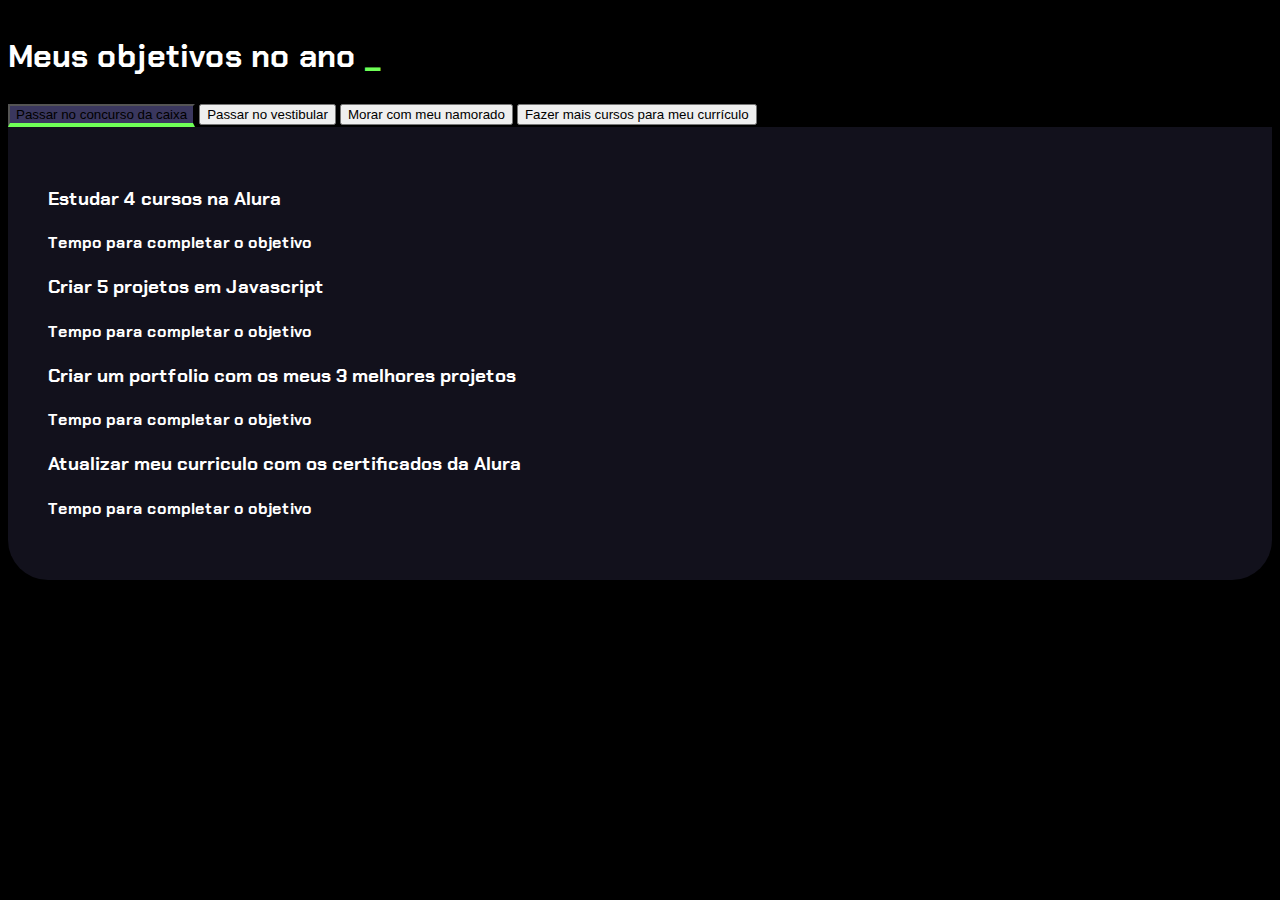
==== index.html @ ccee6db9 "Update and rename inde.html to index.html" ====
<!DOCTYPE html>
<html lang="pt-br">
<head>
    <meta charset="UTF-8">
    <meta http-equiv="X-UA-Compatible" content="IE=edge">
    <meta name="viewport" content="width=device-width, initial-scale=1.0">
    <link rel="stylesheet" href="style.css">
    <title>Document</title>
</head>

<body>
    <section class="conteudo-principal"></section>
    <h2 class="titulo principal">Meus objetivos no ano <span>_</span></h2>
    <div class="botoes">
        <button class="botao ativo">Passar no concurso da caixa</button>
        <button class="botao">Passar no vestibular</button>
        <button class="botao">Morar com meu namorado</button>
        <button class="botao">Fazer mais cursos para meu currículo</button>
    </div>
</body>

<section>
<div class="abas-textos">
    <div class="aba-conteudo">
        <h3 class="aba-conteudo-titulo-principal">Estudar 4 cursos na Alura</h3>
        <h4 class="aba-conteudo-titulo-secundario">Tempo para completar o objetivo</h4>
    </div>
    <div class="aba-conteudo">
        <h3 class="aba-conteudo-titulo-principal">Criar 5 projetos em Javascript</h3>
        <h4 class="aba-conteudo-titulo-secundario">Tempo para completar o objetivo</h4>
    </div>
    <div class="aba-conteudo">
        <h3 class="aba-conteudo-titulo-principal">Criar um portfolio com os meus 3 melhores projetos</h3>
        <h4 class="aba-conteudo-titulo-secundario">Tempo para completar o objetivo</h4>
    </div>
    <div class="aba-conteudo">
        <h3 class="aba-conteudo-titulo-principal">Atualizar meu curriculo com os certificados da Alura</h3>
        <h4 class="aba-conteudo-titulo-secundario">Tempo para completar o objetivo</h4>
    </div>
</div>
</section>

<script src="main.js"></script>
</html>
---- style.css ----
@import url('https://fonts.googleapis.com/css2?family=Chakra+Petch:ital,wght@0,300;0,400;0,500;0,600;0,700;1,300;1,400;1,500;1,600;1,700&display=swap');

:root {
    --cor-de-fundo: #000000;
    --verde: #6FFF57;
    --branco: #FFFFFF;
    --botao-ativo: #3A375E;
    --botao-inativo: rgba(58, 55, 94, 0.5);
    --texto-fundo: rgba(58, 55, 94, 0.3)
}

body {
    background-color: var(--cor-de-fundo);
    color: var(--branco);
    font-family: 'Chakra Petch', sans-serif;
}
.conteudo-principal{
    display: flex;
    flex-direction: column;
    justify-content: center;
    align-items: center;
    max-width: 1200px;
    width: 100%;
    margin: 0 auto;
}

.titulo.principal{
    text-align: left;
    width: 100%;
    font-size: 32px;
}

.titulo.principal span{
    color: var(--verde);
}

.ativo {
    background-color: var(--botao-ativo);
    border-bottom: 4px solid var(--verde);

}

.abas-textos{
    background-color: var(--texto-fundo);
    padding: 40px;
    border-radius: 0 0 40px 40px;
}

.botao.ativo{
    background-color: var(--botao-ativo);
    border-bottom: 4px solid var(--verde);
}
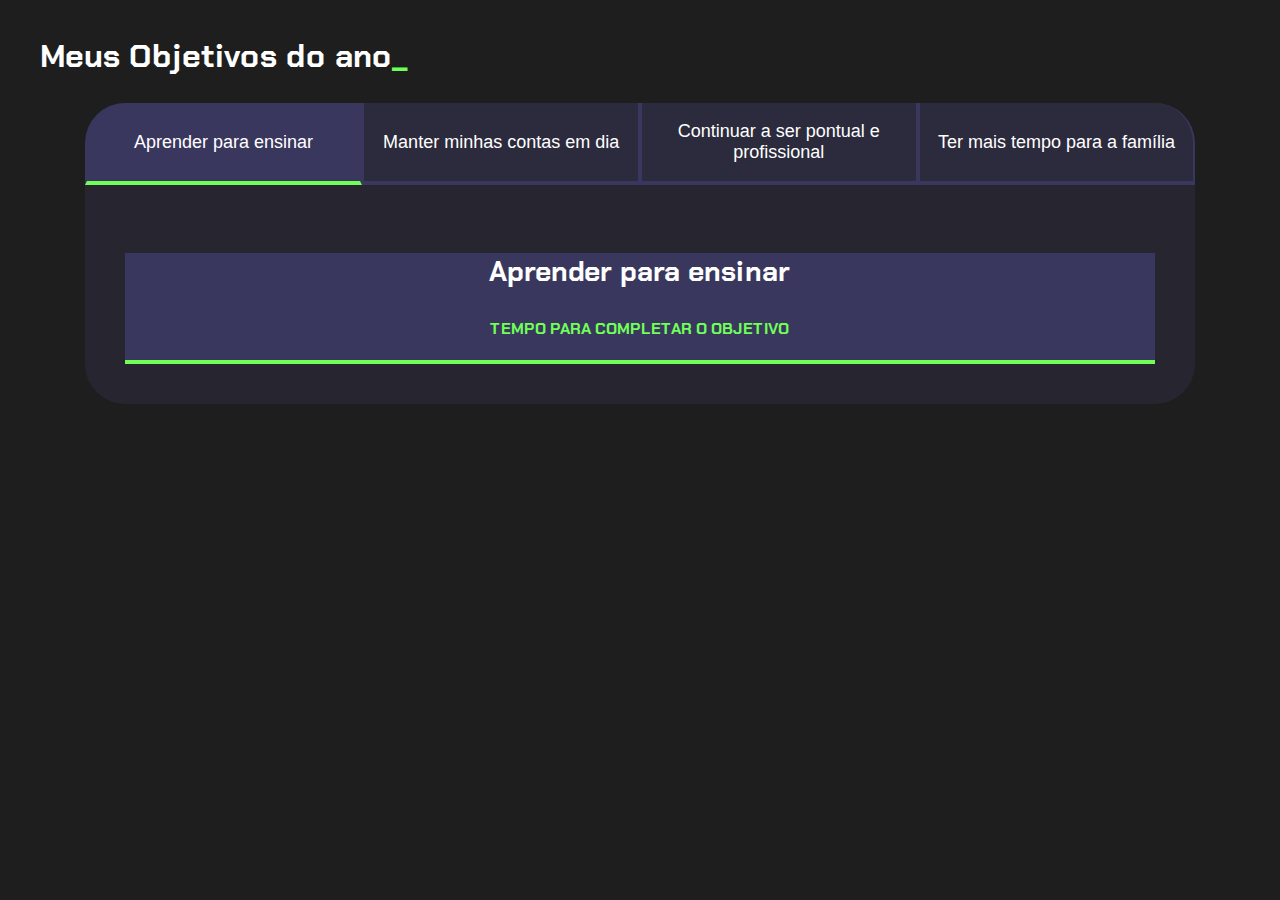
==== commit 4afe42fd: "Add files via upload" ====
--- a/index.html
+++ b/index.html
@@ -1,44 +1,45 @@
 <!DOCTYPE html>
 <html lang="pt-br">
+
 <head>
     <meta charset="UTF-8">
-    <meta http-equiv="X-UA-Compatible" content="IE=edge">
     <meta name="viewport" content="width=device-width, initial-scale=1.0">
     <link rel="stylesheet" href="style.css">
-    <title>Document</title>
+    <title>Projeto de Vida</title>
 </head>
 
 <body>
-    <section class="conteudo-principal"></section>
-    <h2 class="titulo principal">Meus objetivos no ano <span>_</span></h2>
-    <div class="botoes">
-        <button class="botao ativo">Passar no concurso da caixa</button>
-        <button class="botao">Passar no vestibular</button>
-        <button class="botao">Morar com meu namorado</button>
-        <button class="botao">Fazer mais cursos para meu currículo</button>
-    </div>
+    <section class="conteudo-principal">
+        <h2 class="titulo-principal">Meus Objetivos do ano<span>_</span></h2>
+        <div class="conteudo">
+            <div class="botoes">
+                <button class="botao ativo">Aprender para ensinar</button>
+                <button class="botao">Manter minhas contas em dia</button>
+                <button class="botao">Continuar a ser pontual e profissional </button>
+                <button class="botao">Ter mais tempo para a família</button>
+            </div>
+            <div class="abas-textos">
+                <div class="aba-conteudo ativo">
+                    <h3 class="aba-conteudo-titulo-principal">Aprender para ensinar</h3>
+                    <h4 class="aba-conteudo-titulo-secundario">Tempo para completar o objetivo</h4>
+                </div>
+                <div class="aba-conteudo">
+                    <h3 class="aba-conteudo-titulo-principal">Manter minhas contas em dia</h3>
+                    <h4 class="aba-conteudo-titulo-secundario">Tempo para completar o objetivo</h4>
+                </div>
+                <div class="aba-conteudo">
+                    <h3 class="aba-conteudo-titulo-principal">Continuar a ser pontual e profissional</h3>
+                    <h4 class="aba-conteudo-titulo-secundario">Tempo para completar o objetivo</h4>
+                </div>
+                <div class="aba-conteudo">
+                    <h3 class="aba-conteudo-titulo-principal">Ter mais tempo para a família</h3>
+                    <h4 class="aba-conteudo-titulo-secundario">Tempo para completar o objetivo</h4>
+                </div>
+
+            </div>
+        </div>
+    </section>
+    <script src="main.js"></script>
 </body>
 
-<section>
-<div class="abas-textos">
-    <div class="aba-conteudo">
-        <h3 class="aba-conteudo-titulo-principal">Estudar 4 cursos na Alura</h3>
-        <h4 class="aba-conteudo-titulo-secundario">Tempo para completar o objetivo</h4>
-    </div>
-    <div class="aba-conteudo">
-        <h3 class="aba-conteudo-titulo-principal">Criar 5 projetos em Javascript</h3>
-        <h4 class="aba-conteudo-titulo-secundario">Tempo para completar o objetivo</h4>
-    </div>
-    <div class="aba-conteudo">
-        <h3 class="aba-conteudo-titulo-principal">Criar um portfolio com os meus 3 melhores projetos</h3>
-        <h4 class="aba-conteudo-titulo-secundario">Tempo para completar o objetivo</h4>
-    </div>
-    <div class="aba-conteudo">
-        <h3 class="aba-conteudo-titulo-principal">Atualizar meu curriculo com os certificados da Alura</h3>
-        <h4 class="aba-conteudo-titulo-secundario">Tempo para completar o objetivo</h4>
-    </div>
-</div>
-</section>
-
-<script src="main.js"></script>
-</html>
+</html>--- a/style.css
+++ b/style.css
@@ -1,12 +1,12 @@
-@import url('https://fonts.googleapis.com/css2?family=Chakra+Petch:ital,wght@0,300;0,400;0,500;0,600;0,700;1,300;1,400;1,500;1,600;1,700&display=swap');
+@import url('https://fonts.googleapis.com/css2?family=Chakra+Petch:wght@400;700&display=swap');
 
 :root {
-    --cor-de-fundo: #000000;
+    --cor-de-fundo: #1E1E1E;
     --verde: #6FFF57;
     --branco: #FFFFFF;
     --botao-ativo: #3A375E;
     --botao-inativo: rgba(58, 55, 94, 0.5);
-    --texto-fundo: rgba(58, 55, 94, 0.3)
+    --texto-fundo: rgba(58, 55, 94, 0.3);
 }
 
 body {
@@ -14,7 +14,9 @@
     color: var(--branco);
     font-family: 'Chakra Petch', sans-serif;
 }
-.conteudo-principal{
+
+
+.conteudo-principal {
     display: flex;
     flex-direction: column;
     justify-content: center;
@@ -24,20 +26,44 @@
     margin: 0 auto;
 }
 
-.titulo.principal{
+.titulo-principal {
     text-align: left;
     width: 100%;
     font-size: 32px;
 }
 
-.titulo.principal span{
+.titulo-principal span {
     color: var(--verde);
 }
 
+.botao {
+    font-family: "Crakra Petch", sans-serif;
+    background-color: var(--botao-inativo);
+    color: var(--branco);
+    display: flex;
+    justify-content: center;
+    padding: 1em;
+    font-size: 18px;
+    align-items: center;
+    width: 100%;
+    border-bottom: 4px solid var(--botao-ativo);
+    border-left: 2px solid var(--botao-ativo);
+    border-right: 2px solid var(--botao-ativo);
+    border-top: none;
+}
+
+.botao:first-child {
+    border-radius: 40px 40px 0 0;
+}
+
+.botoes {
+    display: block;
+}
+
 .ativo {
+
     background-color: var(--botao-ativo);
     border-bottom: 4px solid var(--verde);
-
 }
 
 .abas-textos{
@@ -45,8 +71,34 @@
     padding: 40px;
     border-radius: 0 0 40px 40px;
 }
+.aba-conteudo.ativo{
+    display:block;
+}
 
-.botao.ativo{
-    background-color: var(--botao-ativo);
-    border-bottom: 4px solid var(--verde);
+.aba-conteudo{
+    display: none;
 }
+
+.aba-conteudo-titulo-principal{
+    font-size: 28px;
+    text-align: center;
+}
+.aba-conteudo-titulo-secundario{
+    text-align: center;
+    color: var(--verde);
+    text-transform: uppercase;
+}
+
+@media screen and (min-width: 768px) {
+    .botoes {
+        display: flex;
+    }
+
+    .botao:first-child {
+        border-radius: 40px 0 0 0;
+    }
+
+    .botao:last-child {
+        border-radius: 0 40px 0 0;
+    }
+}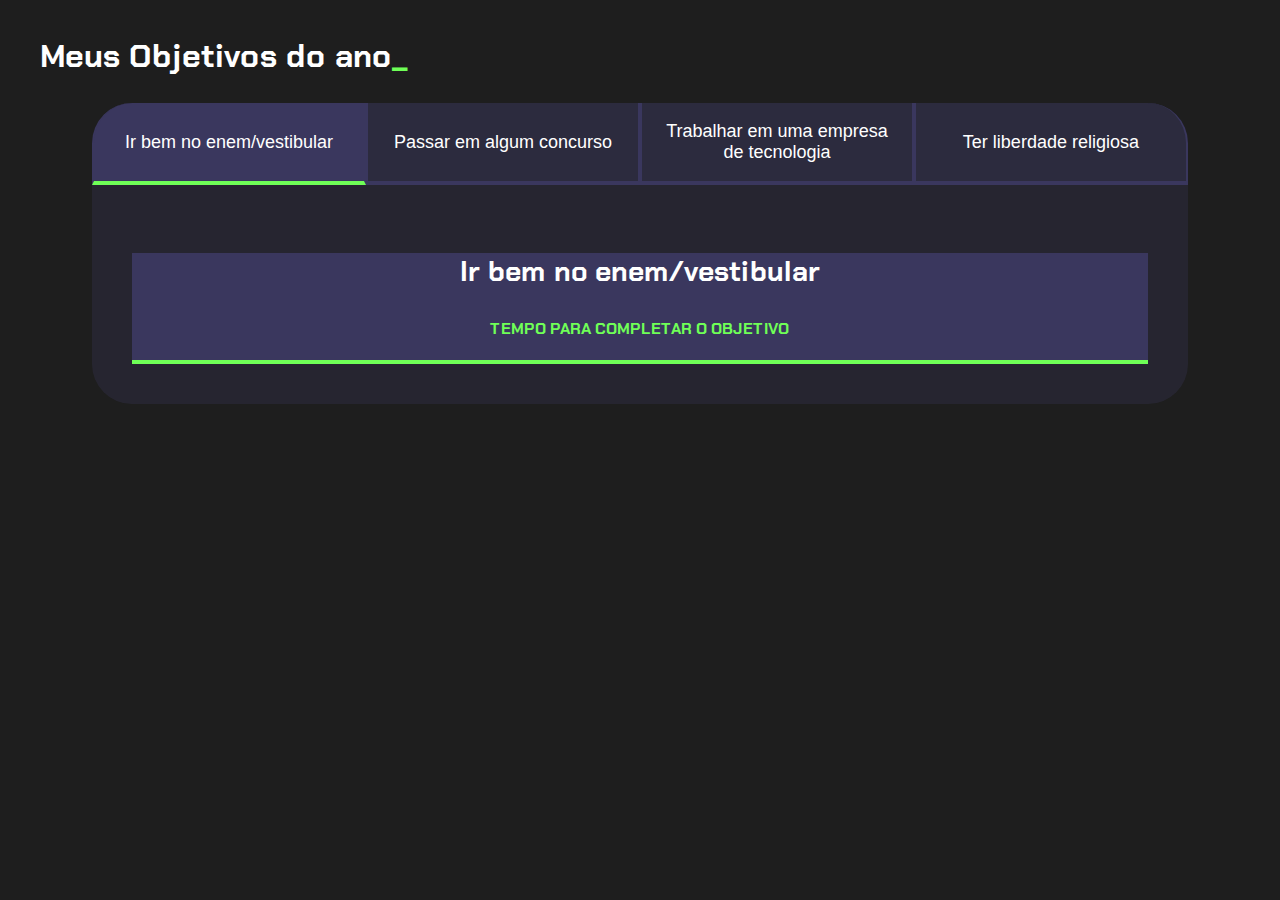
==== commit ffa198b6: "Update index.html" ====
--- a/index.html
+++ b/index.html
@@ -13,26 +13,26 @@
         <h2 class="titulo-principal">Meus Objetivos do ano<span>_</span></h2>
         <div class="conteudo">
             <div class="botoes">
-                <button class="botao ativo">Aprender para ensinar</button>
-                <button class="botao">Manter minhas contas em dia</button>
-                <button class="botao">Continuar a ser pontual e profissional </button>
-                <button class="botao">Ter mais tempo para a família</button>
+                <button class="botao ativo">Ir bem no enem/vestibular</button>
+                <button class="botao">Passar em algum concurso</button>
+                <button class="botao">Trabalhar em uma empresa de tecnologia</button>
+                <button class="botao">Ter liberdade religiosa</button>
             </div>
             <div class="abas-textos">
                 <div class="aba-conteudo ativo">
-                    <h3 class="aba-conteudo-titulo-principal">Aprender para ensinar</h3>
+                    <h3 class="aba-conteudo-titulo-principal">Ir bem no enem/vestibular</h3>
                     <h4 class="aba-conteudo-titulo-secundario">Tempo para completar o objetivo</h4>
                 </div>
                 <div class="aba-conteudo">
-                    <h3 class="aba-conteudo-titulo-principal">Manter minhas contas em dia</h3>
+                    <h3 class="aba-conteudo-titulo-principal">Passar em algum concurso</h3>
                     <h4 class="aba-conteudo-titulo-secundario">Tempo para completar o objetivo</h4>
                 </div>
                 <div class="aba-conteudo">
-                    <h3 class="aba-conteudo-titulo-principal">Continuar a ser pontual e profissional</h3>
+                    <h3 class="aba-conteudo-titulo-principal">Trabalhar em uma empresa de tecnologia</h3>
                     <h4 class="aba-conteudo-titulo-secundario">Tempo para completar o objetivo</h4>
                 </div>
                 <div class="aba-conteudo">
-                    <h3 class="aba-conteudo-titulo-principal">Ter mais tempo para a família</h3>
+                    <h3 class="aba-conteudo-titulo-principal">Ter liberdade religiosa</h3>
                     <h4 class="aba-conteudo-titulo-secundario">Tempo para completar o objetivo</h4>
                 </div>
 
@@ -42,4 +42,4 @@
     <script src="main.js"></script>
 </body>
 
-</html>+</html>
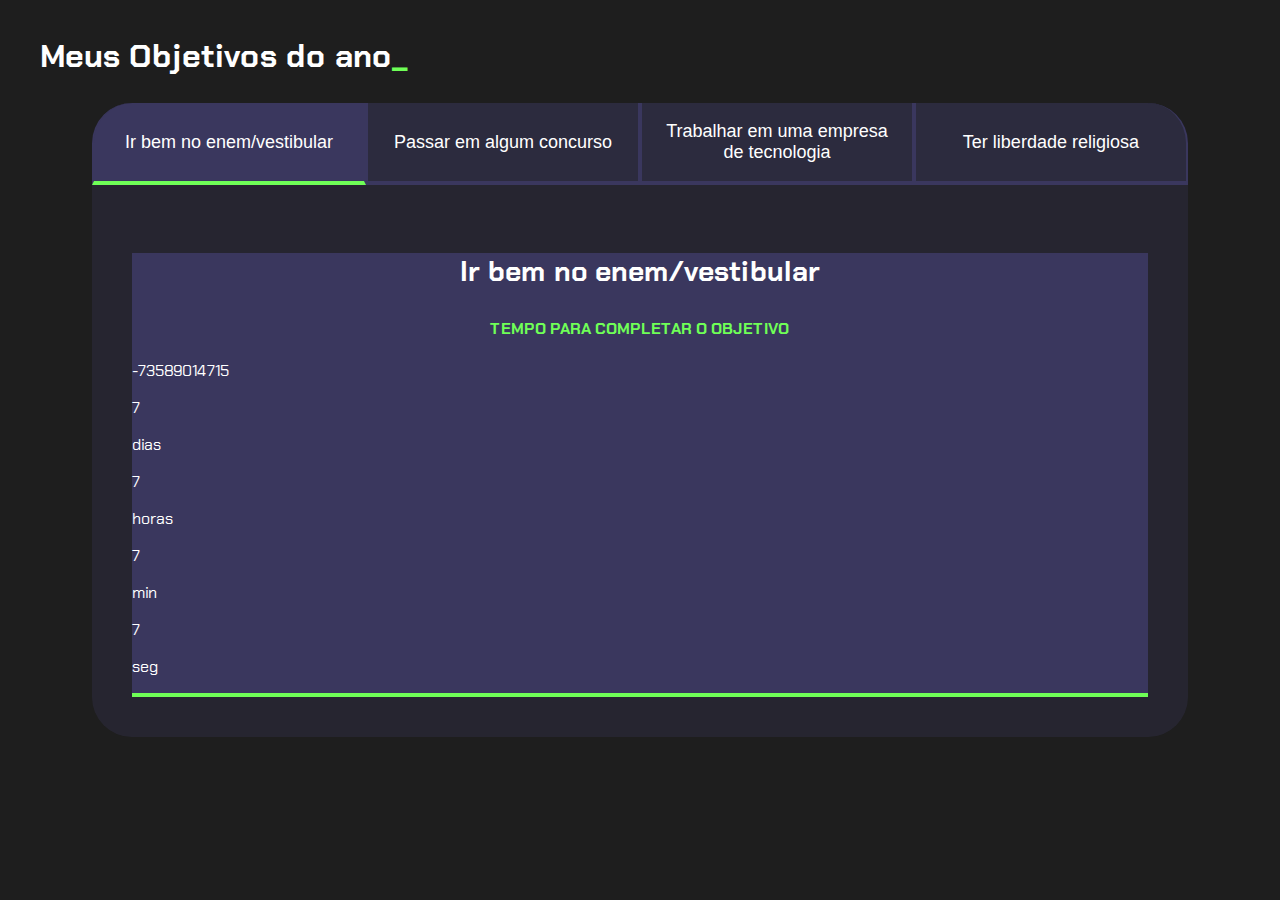
==== commit ab9979ad: "Update index.html" ====
--- a/index.html
+++ b/index.html
@@ -1,6 +1,5 @@
 <!DOCTYPE html>
 <html lang="pt-br">
-
 <head>
     <meta charset="UTF-8">
     <meta name="viewport" content="width=device-width, initial-scale=1.0">
@@ -22,18 +21,38 @@
                 <div class="aba-conteudo ativo">
                     <h3 class="aba-conteudo-titulo-principal">Ir bem no enem/vestibular</h3>
                     <h4 class="aba-conteudo-titulo-secundario">Tempo para completar o objetivo</h4>
+                    <div class="contador"></div>
+                    <div class="contador-digito">
+                        <p class="contador-digito-numero" id="dias0">7</p>
+                        <p class="contador-digito-texto">dias</p>
+                    </div>
+                    <div class="contador-digito">
+                        <p class="contador-digito-numero" id="horas0">7</p>
+                        <p class="contador-digito-texto">horas</p>
+                    </div>
+                    <div class="contador-digito">
+                        <p class="contador-digito-numero" id="min0">7</p>
+                        <p class="contador-digito-texto">min</p>
+                    </div>
+                    <div class="contador-digito">
+                        <p class="contador-digito-numero" id="seg0">7</p>
+                        <p class="contador-digito-texto">seg</p>
+                    </div>
                 </div>
                 <div class="aba-conteudo">
                     <h3 class="aba-conteudo-titulo-principal">Passar em algum concurso</h3>
                     <h4 class="aba-conteudo-titulo-secundario">Tempo para completar o objetivo</h4>
+                    <div class="contador"></div>
                 </div>
                 <div class="aba-conteudo">
                     <h3 class="aba-conteudo-titulo-principal">Trabalhar em uma empresa de tecnologia</h3>
                     <h4 class="aba-conteudo-titulo-secundario">Tempo para completar o objetivo</h4>
+                    <div class="contador"></div>
                 </div>
                 <div class="aba-conteudo">
-                    <h3 class="aba-conteudo-titulo-principal">Ter liberdade religiosa</h3>
+                    <h3 class="aba-conteudo-titulo-principal">trabalhar home office</h3>
                     <h4 class="aba-conteudo-titulo-secundario">Tempo para completar o objetivo</h4>
+                    <div class="contador"></div>
                 </div>
 
             </div>
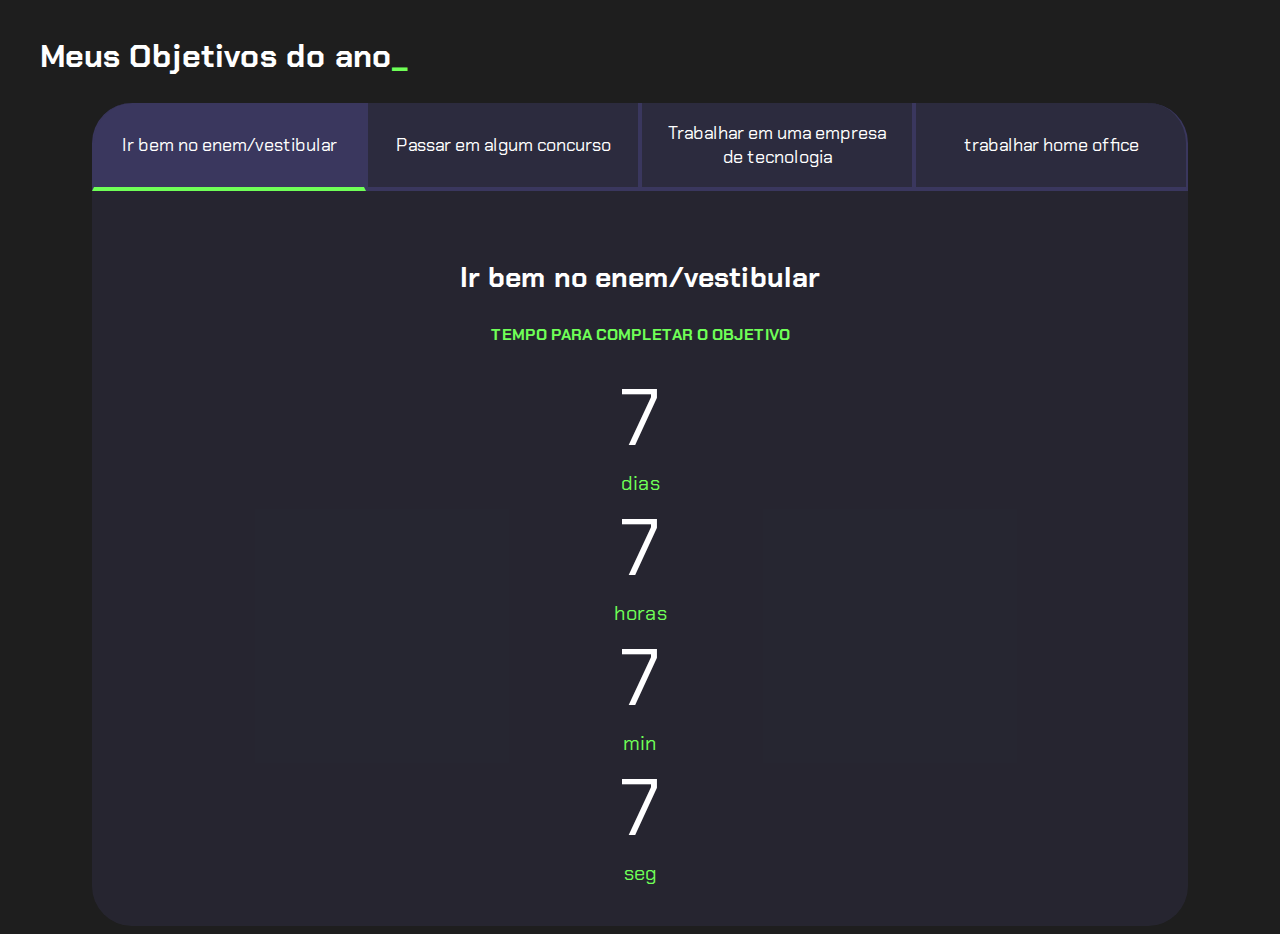
==== commit db06bd87: "Add files via upload" ====
--- a/index.html
+++ b/index.html
@@ -15,7 +15,7 @@
                 <button class="botao ativo">Ir bem no enem/vestibular</button>
                 <button class="botao">Passar em algum concurso</button>
                 <button class="botao">Trabalhar em uma empresa de tecnologia</button>
-                <button class="botao">Ter liberdade religiosa</button>
+                <button class="botao">trabalhar home office</button>
             </div>
             <div class="abas-textos">
                 <div class="aba-conteudo ativo">
--- a/style.css
+++ b/style.css
@@ -14,7 +14,6 @@
     color: var(--branco);
     font-family: 'Chakra Petch', sans-serif;
 }
-
 
 .conteudo-principal {
     display: flex;
@@ -37,7 +36,7 @@
 }
 
 .botao {
-    font-family: "Crakra Petch", sans-serif;
+    font-family: 'Chakra Petch', sans-serif;
     background-color: var(--botao-inativo);
     color: var(--branco);
     display: flex;
@@ -60,8 +59,7 @@
     display: block;
 }
 
-.ativo {
-
+.botao.ativo{
     background-color: var(--botao-ativo);
     border-bottom: 4px solid var(--verde);
 }
@@ -89,6 +87,28 @@
     text-transform: uppercase;
 }
 
+.contador{
+    display:flex;
+    justify-content: center;
+    flex-wrap: wrap;
+}
+.contador-digito{
+    padding: 0 16px;
+    text-align: center;
+    min-width: 100px;
+}
+.contador-digito-numero{
+    font-size: 80px;
+    margin: 0;
+}
+
+.contador-digito-texto{
+    color: var(--verde);
+    font-size: 20px;
+    margin: 0;
+
+}
+
 @media screen and (min-width: 768px) {
     .botoes {
         display: flex;
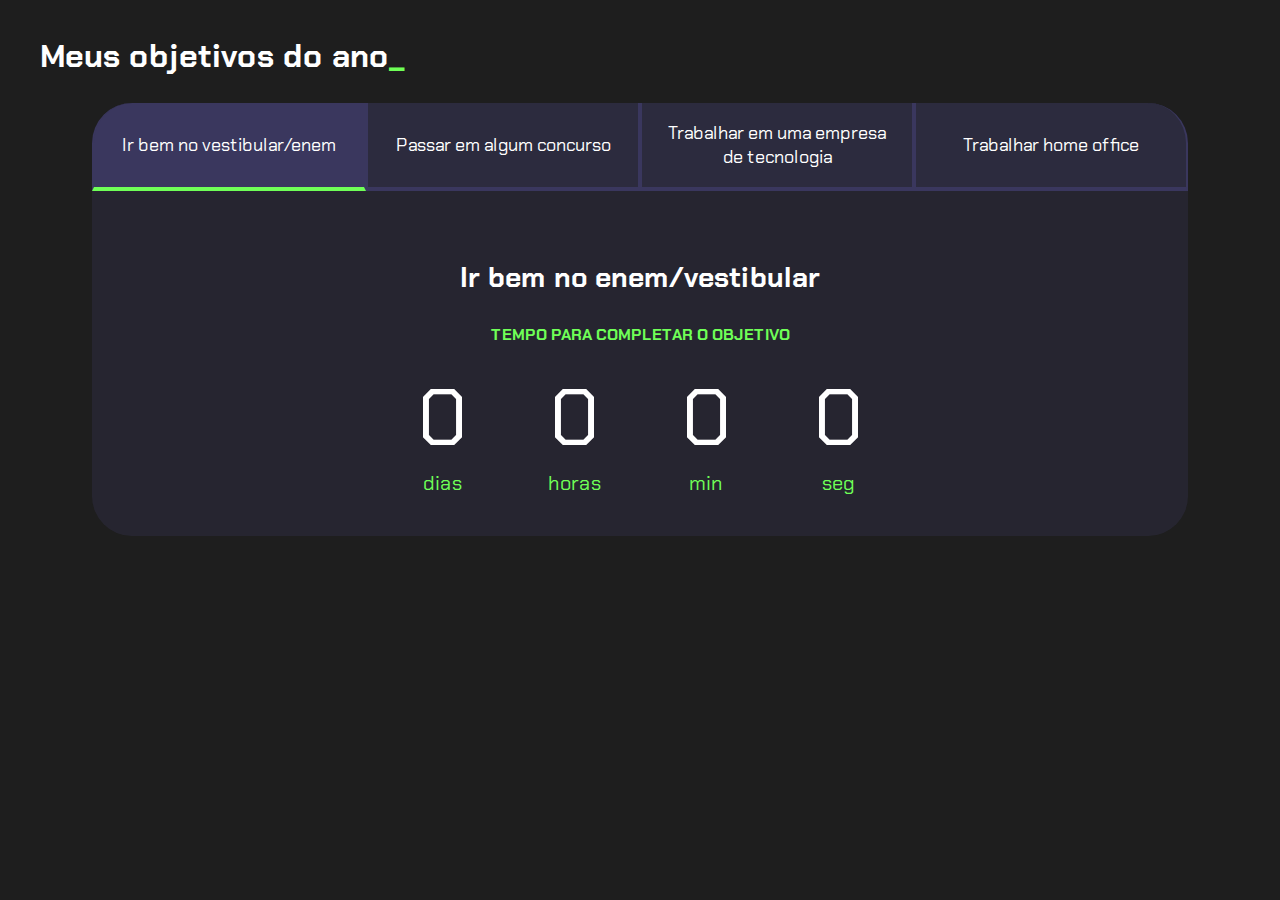
==== commit 95481dbd: "Update index.html" ====
--- a/index.html
+++ b/index.html
@@ -1,60 +1,112 @@
 <!DOCTYPE html>
 <html lang="pt-br">
+
 <head>
     <meta charset="UTF-8">
     <meta name="viewport" content="width=device-width, initial-scale=1.0">
+    <title>Meus objetivos do ano</title>
     <link rel="stylesheet" href="style.css">
-    <title>Projeto de Vida</title>
 </head>
 
 <body>
     <section class="conteudo-principal">
-        <h2 class="titulo-principal">Meus Objetivos do ano<span>_</span></h2>
+        <h2 class="titulo-principal">Meus objetivos do ano<span>_</span></h2>
         <div class="conteudo">
             <div class="botoes">
-                <button class="botao ativo">Ir bem no enem/vestibular</button>
+                <button class="botao ativo">Ir bem no vestibular/enem</button>
                 <button class="botao">Passar em algum concurso</button>
                 <button class="botao">Trabalhar em uma empresa de tecnologia</button>
-                <button class="botao">trabalhar home office</button>
+                <button class="botao">Trabalhar home office</button>
             </div>
             <div class="abas-textos">
                 <div class="aba-conteudo ativo">
                     <h3 class="aba-conteudo-titulo-principal">Ir bem no enem/vestibular</h3>
                     <h4 class="aba-conteudo-titulo-secundario">Tempo para completar o objetivo</h4>
-                    <div class="contador"></div>
-                    <div class="contador-digito">
-                        <p class="contador-digito-numero" id="dias0">7</p>
-                        <p class="contador-digito-texto">dias</p>
-                    </div>
-                    <div class="contador-digito">
-                        <p class="contador-digito-numero" id="horas0">7</p>
-                        <p class="contador-digito-texto">horas</p>
-                    </div>
-                    <div class="contador-digito">
-                        <p class="contador-digito-numero" id="min0">7</p>
-                        <p class="contador-digito-texto">min</p>
-                    </div>
-                    <div class="contador-digito">
-                        <p class="contador-digito-numero" id="seg0">7</p>
-                        <p class="contador-digito-texto">seg</p>
+                    <div class="contador">
+                        <div class="contador-digito">
+                            <p class="contador-digito-numero" id="dias0"></p>
+                            <p class="contador-digito-texto">dias</p>
+                        </div>
+                        <div class="contador-digito">
+                            <p class="contador-digito-numero" id="horas0"></p>
+                            <p class="contador-digito-texto">horas</p>
+                        </div>
+                        <div class="contador-digito">
+                            <p class="contador-digito-numero" id="min0"></p>
+                            <p class="contador-digito-texto">min</p>
+                        </div>
+                        <div class="contador-digito">
+                            <p class="contador-digito-numero" id="seg0"></p>
+                            <p class="contador-digito-texto">seg</p>
+                        </div>
                     </div>
                 </div>
                 <div class="aba-conteudo">
                     <h3 class="aba-conteudo-titulo-principal">Passar em algum concurso</h3>
                     <h4 class="aba-conteudo-titulo-secundario">Tempo para completar o objetivo</h4>
-                    <div class="contador"></div>
+                    <div class="contador">
+                        <div class="contador-digito">
+                            <p class="contador-digito-numero" id="dias1"></p>
+                            <p class="contador-digito-texto">dias</p>
+                        </div>
+                        <div class="contador-digito">
+                            <p class="contador-digito-numero" id="horas1"></p>
+                            <p class="contador-digito-texto">horas</p>
+                        </div>
+                        <div class="contador-digito">
+                            <p class="contador-digito-numero" id="min1"></p>
+                            <p class="contador-digito-texto">min</p>
+                        </div>
+                        <div class="contador-digito">
+                            <p class="contador-digito-numero" id="seg1"></p>
+                            <p class="contador-digito-texto">seg</p>
+                        </div>
+                    </div>
                 </div>
                 <div class="aba-conteudo">
                     <h3 class="aba-conteudo-titulo-principal">Trabalhar em uma empresa de tecnologia</h3>
                     <h4 class="aba-conteudo-titulo-secundario">Tempo para completar o objetivo</h4>
-                    <div class="contador"></div>
+                    <div class="contador">
+                        <div class="contador-digito">
+                            <p class="contador-digito-numero" id="dias2"></p>
+                            <p class="contador-digito-texto">dias</p>
+                        </div>
+                        <div class="contador-digito">
+                            <p class="contador-digito-numero" id="horas2"></p>
+                            <p class="contador-digito-texto">horas</p>
+                        </div>
+                        <div class="contador-digito">
+                            <p class="contador-digito-numero" id="min2"></p>
+                            <p class="contador-digito-texto">min</p>
+                        </div>
+                        <div class="contador-digito">
+                            <p class="contador-digito-numero" id="seg2"></p>
+                            <p class="contador-digito-texto">seg</p>
+                        </div>
+                    </div>
                 </div>
                 <div class="aba-conteudo">
-                    <h3 class="aba-conteudo-titulo-principal">trabalhar home office</h3>
+                    <h3 class="aba-conteudo-titulo-principal">Trabalhar home office</h3>
                     <h4 class="aba-conteudo-titulo-secundario">Tempo para completar o objetivo</h4>
-                    <div class="contador"></div>
+                    <div class="contador">
+                        <div class="contador-digito">
+                            <p class="contador-digito-numero" id="dias3"></p>
+                            <p class="contador-digito-texto">dias</p>
+                        </div>
+                        <div class="contador-digito">
+                            <p class="contador-digito-numero" id="horas3"></p>
+                            <p class="contador-digito-texto">horas</p>
+                        </div>
+                        <div class="contador-digito">
+                            <p class="contador-digito-numero" id="min3"></p>
+                            <p class="contador-digito-texto">min</p>
+                        </div>
+                        <div class="contador-digito">
+                            <p class="contador-digito-numero" id="seg3"></p>
+                            <p class="contador-digito-texto">seg</p>
+                        </div>
+                    </div>
                 </div>
-
             </div>
         </div>
     </section>
--- a/style.css
+++ b/style.css
@@ -14,6 +14,7 @@
     color: var(--branco);
     font-family: 'Chakra Petch', sans-serif;
 }
+
 
 .conteudo-principal {
     display: flex;
@@ -34,6 +35,7 @@
 .titulo-principal span {
     color: var(--verde);
 }
+
 
 .botao {
     font-family: 'Chakra Petch', sans-serif;
@@ -97,9 +99,11 @@
     text-align: center;
     min-width: 100px;
 }
+
 .contador-digito-numero{
     font-size: 80px;
     margin: 0;
+
 }
 
 .contador-digito-texto{
@@ -121,4 +125,4 @@
     .botao:last-child {
         border-radius: 0 40px 0 0;
     }
-}+}
